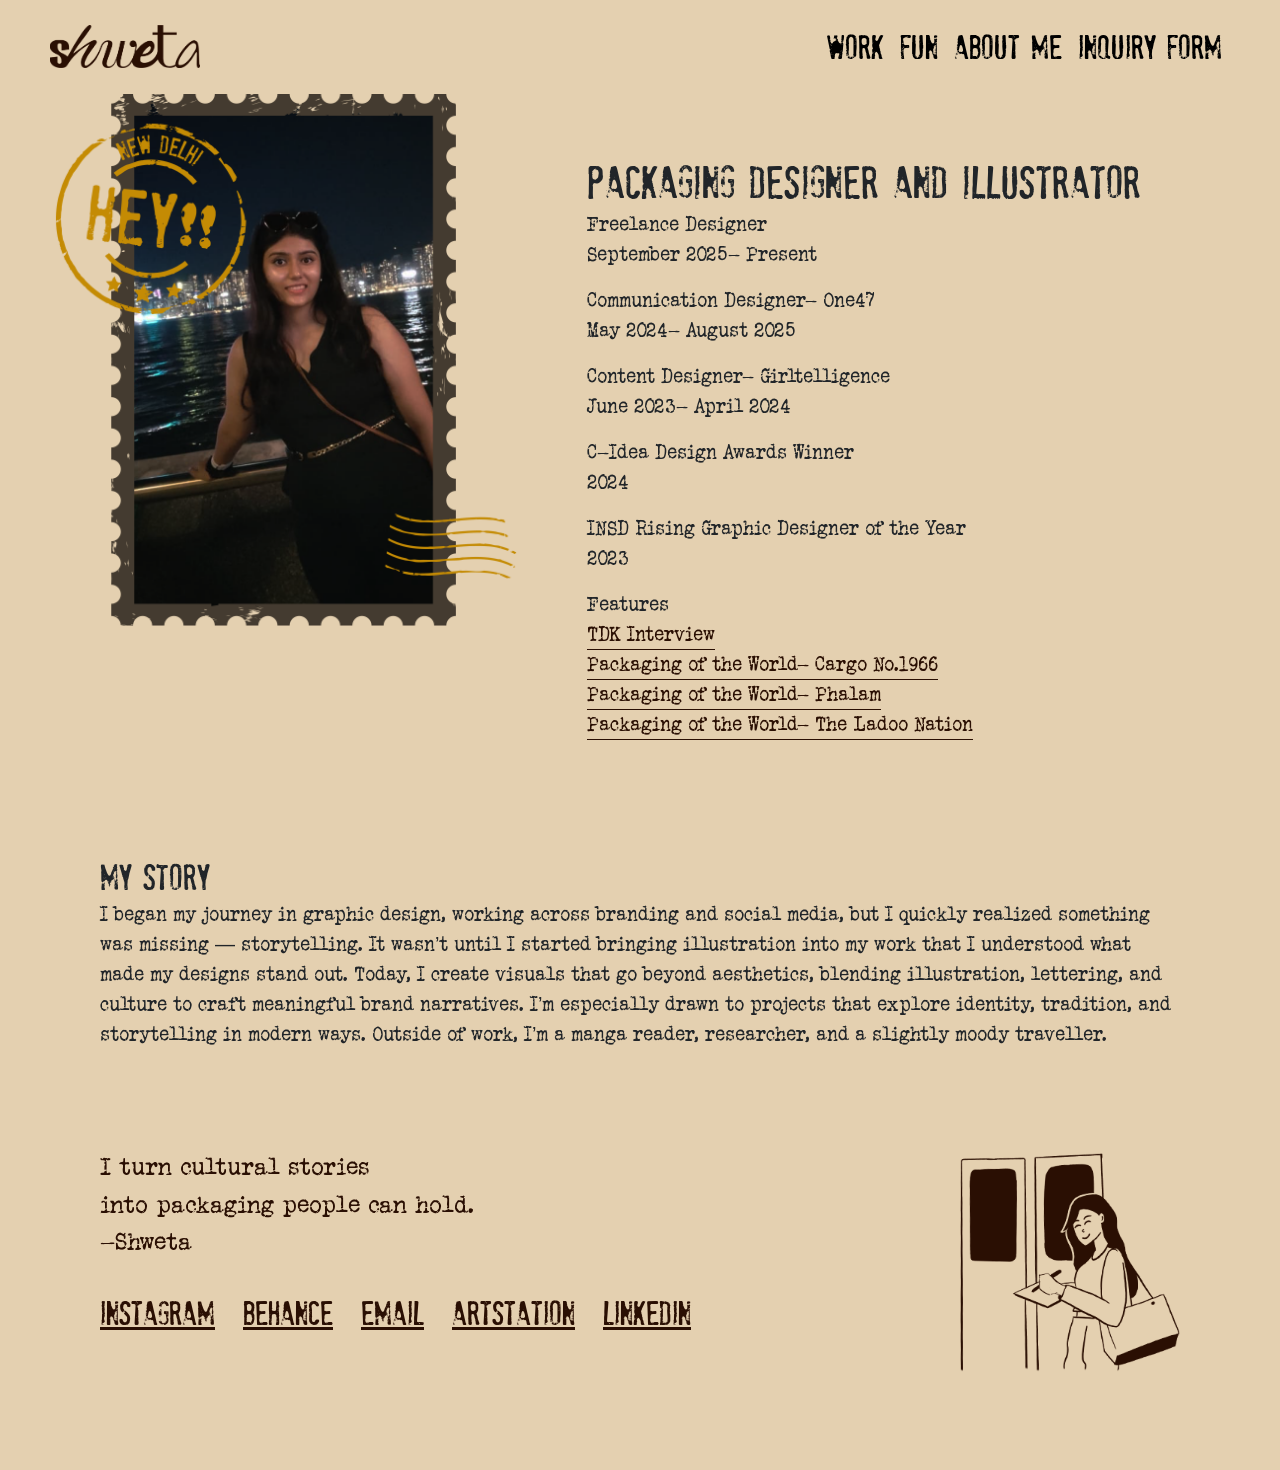
==== About_Me.html @ 2c63d27b "Fresh start with optimized images" ====
<!DOCTYPE html>
<html lang="en">
<head>
  <meta charset="UTF-8">
  <meta http-equiv="X-UA-Compatible" content="IE=edge">
  <meta name="viewport" content="width=device-width, initial-scale=1.0">
  <link rel="icon" type="image/x-icon" href="Images/favicon.svg">
  <link rel="stylesheet" href="bs/css/bootstrap.css">
  <link rel="stylesheet" href="bs/css/mdb.css">
  <link rel="stylesheet" href="bs/css/style.css">
  <link rel="stylesheet" media="(max-width:500px)" href="mobile.css">
  <link rel="stylesheet" media="(min-width:501px) and (max-width:768px)" href="tablet.css">
  <link rel="stylesheet" media="(min-width:769px) and (max-width:1200px)" href="laptop.css">
  <link rel="stylesheet" media="(min-width:1201px)" href="wide.css">
  <title>Shweta | About Me</title>

  <style>

    html {
      scroll-behavior: smooth;
    }

    .custom-cursor {
      cursor: url('Images/cursor.png'), pointer;
    }

    @font-face {
      font-family: "MyCustomFont";
      src: url("Images/FONTS/SPETETRIAL.ttf") format("truetype");
    }

    @font-face {
      font-family: "Typewritter";
      src: url("Images/FONTS/Old Typewriter Font.ttf") format("truetype");
    }

    @font-face {
      font-family: "CG_R";
      src: url("Images/FONTS/CormorantGaramond-Regular.ttf") format("truetype");
    }

    @font-face {
      font-family: "CG_SB";
      src: url("Images/FONTS/CormorantGaramond-SemiBold.ttf") format("truetype");
    }

    /* Existing navbar styling */
    .navbar {
      box-shadow: none !important;
      position: sticky;
      top: 0;
      width: 100%;
      z-index: 2;
      background-color: #dbcf9b;
    }

    .features a {
    text-decoration: none;
    border-bottom: 1px solid #2a0f03;
}

.features a:hover {
    opacity: 0.7;
}



    @media (max-width: 991px) {
      .navbar-collapse {
        position: fixed;
        top: 0;
        left: 0;
        width: 100%;
        height: 100vh;
        background-color: #e4d0b0;
        font-size: 100px !important;
        display: flex;
        justify-content: center;
        align-items: center;
        text-align: center;
        z-index: 9999;
        opacity: 0;
        transition: transform 0.45s ease-in-out, opacity 0.45s ease-in-out;
      }

      .navbar-collapse.show {
        opacity: 1;
      }

      .navbar-nav {
        margin-left: 0 !important;
        display: flex;
        flex-direction: column;
        align-items: center;
        font-size: 100px !important;
      }

      .navbar-nav .nav-link {
        font-size: 32px;
        margin-bottom: 25px;
      }

      .navbar-toggler {
        position: relative;
        z-index: 10000;
      }

      .navbar-collapse .nav-link {
        font-size: 70px !important;
        text-align: center;
      }
    }





    .active-head{
      color: grey !important;
    }
    a{
      text-align: center;
      font-family: "MyCustomFont", sans-serif;
      color: #2a0f03;
      font-size: 30px;
    }
    ::-webkit-scrollbar {
      display: none;
      -ms-overflow-style: none;  /* IE and Edge */
      scrollbar-width: none;  /* Firefox */
    }

    #image {
      position: fixed;
      right: 0;
      bottom: 0;
      box-shadow: none;
      z-index: 1;
    }


    body{
      background-color: #e4d0b0;
    }

    .full-video {
      width: 100%;
      display: block;
    }

    h1{
      font-family: "MyCustomFont", sans-serif;
    }

    p{
      font-size: 20px;
      font-family: "Typewritter", sans-serif;
    }

    .features a{
      font-size: 20px;
      font-family: "Typewritter", sans-serif;
    }

    h3{
      font-family: "MyCustomFont", sans-serif;
    }

    .about_text{
      font-size: 20px;
      font-family: "Typewritter", sans-serif;
    }

    .about_me{
      margin: 50px !important;
    }


    .read-more-btn {
      background: none;
      border: none;
      font-weight: bold;
      cursor: pointer;
      padding: 0;
      font-size: 1.5rem;
      text-decoration: underline;
      font-family: "Typewritter";
    }



    .d-none {
      display: none;
    }

    h1 {
    margin-top: 0;
}




    .footer-box {
      width: 100%;
      display: flex;
      justify-content: space-between;
      align-items: flex-start; /* keeps text at top */
      position: relative;
    }

    .footer-content {
      max-width: 65%; /* prevents text from touching image */
    }

    .footer-img {
      width: 220px; /* adjust as needed */
    }

    /* Hide image on mobile */
    @media (max-width: 767px) {
      .footer-box {
        flex-direction: column;
        height: auto;
      }

      .footer-img {
        display: none;
      }

      .footer-content {
        max-width: 100%;
      }

      .about_me{
        margin: 0 !important;
        padding-left: 30px !important;
        padding-right: 30px !important;
      }
    }

    .footer-text{
      font-family: 'Typewritter', sans-serif;
      color: #2a0f03 !important;
    }
    .links{
      font-family: 'Typewritter', sans-serif;
    }
    .links a{
      color: #2a0f03 !important;
      margin-right: 20px;
    }


  </style>
</head>
<body>

<!--------------navbar-------------->
<nav class="navbar navbar-expand-lg navbar-light bg-white py-3">
  <a class="navbar-brand" href="index.html">
    <img src="Images/Home_Page/LOGO.png" class="custom-cursor" width="150px">
  </a>
  <button class="navbar-toggler" data-toggle="collapse" data-target="#simpleNavbar">
    <span class="navbar-toggler-icon custom-cursor"></span>
  </button>
  <div class="collapse navbar-collapse" id="simpleNavbar">
    <ul class="navbar-nav ml-auto">
      <li class="nav-item">
        <a class="nav-link custom-cursor" href="index.html#work"><b>WORK</b></a>
      </li>
      <li class="nav-item">
        <a class="nav-link custom-cursor" href="FUN.html"><b>FUN</b></a>
      </li>
      <li class="nav-item">
        <a class="nav-link custom-cursor" href="About_Me.html"><b>ABOUT ME</b></a>
      </li>
      <li class="nav-item">
                <a class="nav-link custom-cursor" 
                href="https://docs.google.com/forms/d/e/1FAIpQLSdeJjcSRHs5UflgBBEeQ8RpbPPujn-58fu4Ey90vSHNv7bhVg/viewform?usp=sharing&ouid=106937313561747509310" target="_blank"><b>INQUIRY FORM</b></a>
            </li>
    </ul>
  </div>
</nav>

<!----------------------Content------------------->
<div class="matter main-body mb-5">

  <!-------------Rotating image-------
  <div>
    <img id="image" src="Images/Rotate_logo_white.png" alt="Rotating Image">
  </div>
  --------->


  <!-----------------Projects------------------------>

  <div class="row">
    <div class="col-md-5">
      <img src="Images/Home_Page/Aboute_me.png" width="100%" alt="Image">
    </div>
    <div class="col-md-7 py-5 body-text left-align case-study-text pl-5">
      <p><h1>PACKAGING DESIGNER AND ILLUSTRATOR <br></h1>
      <div class="about_text cormorant">

        <div class="mb-2 case-study-text ">
          <p>
            <b>Freelance Designer </b> <br>
            September 2025- Present <br>
          </p>
        </div>

        <div class="mb-2">
          <p>
            <b>Communication Designer- One47 </b> <br>
            May 2024- August 2025 <br>
          </p>
        </div>

        <div class="mb-2">
          <p>
            <b> Content Designer- Girltelligence </b><br>
            June 2023- April 2024 <br>
          </p>
        </div>

        <div class="mb-2">
          <p>
            <b>C-Idea Design Awards Winner </b><br>
            2024<br>
          </p>
        </div>


        <div class="mb-2">
          <p>
            <b>INSD Rising Graphic Designer of the Year </b><br>
            2023<br>
          </p>
        </div>

        <div class="mb-2 features">
          <p>
            <b>Features</b><br>
            <a href="https://thedesignkids.org/shweta-on-culture-curiosity-and-creating-bold-indian-inspired-design" 
            target="_blank">TDK Interview </a><br>
            <a href="https://packagingoftheworld.com/2026/04/cargo-no-1966-premium-chinese-tea-packaging.html" 
            target="_blank">Packaging of the World- Cargo No.1966 </a><br>
            <a href="https://packagingoftheworld.com/2026/04/phalam-premium-fruit-gift-packaging.html" 
            target="_blank">Packaging of the World- Phalam </a><br>
            <a href="https://packagingoftheworld.com/2026/04/the-ladoo-nation-premium-indian-sweets-packaging.html" 
            target="_blank">Packaging of the World- The Ladoo Nation </a><br>
          </p>
        </div>
        </p>
      </div>
    </div>
  </div>

  <div class="cormorant case-study-text about_me">
    <h3>My Story</h3>
    <p>
      I began my journey in graphic design, working across branding and social media, but I quickly realized something was missing — storytelling. It wasn’t until I started bringing illustration into my work that I understood what made my designs stand out.
Today, I create visuals that go beyond aesthetics, blending illustration, lettering, and culture to craft meaningful brand narratives. I’m especially drawn to projects that explore identity, tradition, and storytelling in modern ways.
Outside of work, I’m a manga reader, researcher, and a slightly moody traveller.
    </p>
  </div>




  <!----------------Footer---------------------->

  <div class="footer-box padding-text">
    <div class="footer-content">
      <div class="footer-text">
       <b>
                    I turn cultural stories <br>into packaging people can hold.
                    <br>-Shweta
                </b>
      </div>

      <div class="links mt-4">
        <a href="https://www.instagram.com/shweta_feed/" target="_blank" class="custom-cursor"><u>Instagram</u></a>
        <a href="https://www.behance.net/shwetasingh43" target="_blank" class="custom-cursor"><u>Behance</u></a>
        <a href="mailto:shweta2861@gmail.com" target="_blank" class="custom-cursor"><u>Email</u></a>
        <a href="https://www.artstation.com/shweta6" target="_blank" class="custom-cursor"><u>ArtStation</u></a>
        <a href="https://www.linkedin.com/in/shweta-0609aa222/" target="_blank" class="custom-cursor"><u>LinkedIn</u></a>
      </div>
    </div>

    <img src="Images/Home_Page/footer_image.png" class="footer-img" alt="footer image">
  </div>


  <script>
    const image = document.getElementById('image');
    let isScrolling = false;
    let rotationInterval;
    let rotationAngle = 0;
    const rotationSpeed = 1; // Adjust the rotation speed as needed

    function rotateImage() {
      rotationAngle += rotationSpeed;
      image.style.transform = `rotate(${rotationAngle}deg)`;
    }

    function startRotation() {
      rotationInterval = setInterval(() => {
        rotateImage();
      }, 4); // Adjust the rotation speed as needed
    }

    function stopRotation() {
      clearInterval(rotationInterval);
    }

    function handleScroll() {
      if (!isScrolling) {
        isScrolling = true;
        startRotation();
      }

      clearTimeout(isScrolling);
      isScrolling = setTimeout(() => {
        isScrolling = false;
        stopRotation();
      }, 200); // Adjust the delay value as needed
    }

    window.addEventListener('scroll', handleScroll);

  </script>


  <script src="bs/js/jquery.js"></script>
  <script src="bs/js/popper.js"></script>
  <script src="bs/js/bootstrap.js"></script>
  <script src="bs/js/mdb.js"></script>

  <script>
    $(document).on('click', '.navbar-nav a', function() {
      $('.navbar-collapse').collapse('hide');
    });
  </script>

  <script>
    const btn = document.querySelector(".read-more-btn");
    const fullText = document.querySelector(".full-text");

    btn.addEventListener("click", () => {
      fullText.classList.toggle("d-none");

      if (fullText.classList.contains("d-none")) {
        btn.textContent = "Read More";
      } else {
        btn.textContent = "Read Less";
      }
    });
  </script>


</body>
</html>
---- bs/css/style.css ----
.navbar{
    padding-left: 15vh;
    padding-right: 15vh;
}

.right-align{
   text-align: right;
}

.right-text-padding{
    padding-top: 20vh !important;
    padding-bottom: 20vh !important;
    padding-left: 20vh !important;
}

.top-margin{
    margin-top: 20vh !important;
    margin-bottom: 20vh !important;
}
---- mobile.css ----
.matter{
    margin-left: 20px;
    margin-right: 20px;
}

#image{
    visibility: hidden;
}

.mobile_margin_below{
    margin-bottom: 20px !important;
}

.column {
    -ms-flex: 100%;
    flex: 100%;
    max-width: 100%;
}

.navbar{
    background-color: rgba(255,255,255,0) !important;
    padding-right: 30px !important;
    padding-left: 30px !important;
}

.padding-text{
    padding-top: 15px;
    font-size: 15px !important;
}

.case-study-text p {
    font-size: 15px;
}
.case-study-text h3 {
    font-size: 22px;
}

.project_margin{
    margin-bottom: 10px;

}

 .two-img-row {

  gap: 10px !important; /* center gutter size you can adjust anytime */
  margin-left: 0;
  margin-right: 0;
}

.links a{
    font-size: 20px;
}

.black-matter{
    padding-left: 30px;
    background-color: black;
    color: white;
    padding-right: 20vh !important;
}
---- tablet.css ----
.matter{
    margin-left: 50px;
    margin-right: 50px;
}

#image{
    visibility: hidden;
}

.column {
    -ms-flex: 50%;
    flex: 50%;
    max-width: 50%;
}

.mobile_margin_below{
    margin-bottom: 20px !important;
}

.navbar{
    background-color: rgba(255,255,255,0) !important;
    padding-right: 40px !important;
    padding-left: 40px !important;
}

.padding-text{
    padding-top: 20px;
    font-size: 17px;
}

.case-study-text p {
    font-size: 17px;
}
.case-study-text h3 {
    font-size: 26px;
}

.project_margin{
    margin-bottom: 15px;
}

.links a{
    font-size: 20px;
}

.black-matter{
    padding-left: 50px;
    background-color: black;
    color: white;
    padding-right: 20vh !important;
}
---- laptop.css ----
.matter{
    margin-left: 60px;
    margin-right: 60px;
}

#image{
    margin-right: 15vh;
    margin-bottom: 10vh;
    width: 15%;
}

.column {
    -ms-flex: 50%;
    flex: 50%;
    max-width: 50%;
}

.laptop_image_padding{
    padding: 20px;
}

.case-study-text p {
    font-size: 19px;
}
.case-study-text h3 {
    font-size: 30px;
}

.navbar{
    background-color: rgba(50,50,50,0) !important;
    padding-right: 40px !important;
    padding-left: 40px !important;
}

.padding-text{
    padding: 25px;
    font-size: 20px;
}

.project_margin{
    margin-bottom: 25px;
}

.links a{
    font-size: 30px;
}

.black-matter{
    padding-left: 60px;
    background-color: black;
    color: white;
    padding-right: 20vh !important;
}
---- wide.css ----
.matter{
    margin-left: 50px;
    margin-right: 50px;
}

#image{
    margin-right: 15vh;
    margin-bottom: 10vh;
    width: 10%;
}

.navbar{
    background-color: rgba(255,255,255,0) !important;
    padding-right: 50px !important;
    padding-left: 50px !important;
}

.padding-text{
    padding: 50px;
    font-size: 25px;
}

.case-study-text p {
    font-size: 20px;
}

.case-study-text h3 {
    font-size: 32px;
}

.laptop_image_padding{
    padding: 5vh;
}

.project_margin{
    margin-bottom: 30px;
}

.black-matter{
    padding-left: 100px;
    background-color: black;
    color: white;
    padding-right: 20vh !important;
}
.padding-right{
    margin-top: 20vh;
    padding-right: 35vh;
}
.padding-top{
    margin-top: auto;
}

.margin-top{
    margin-top: 25vh;
}
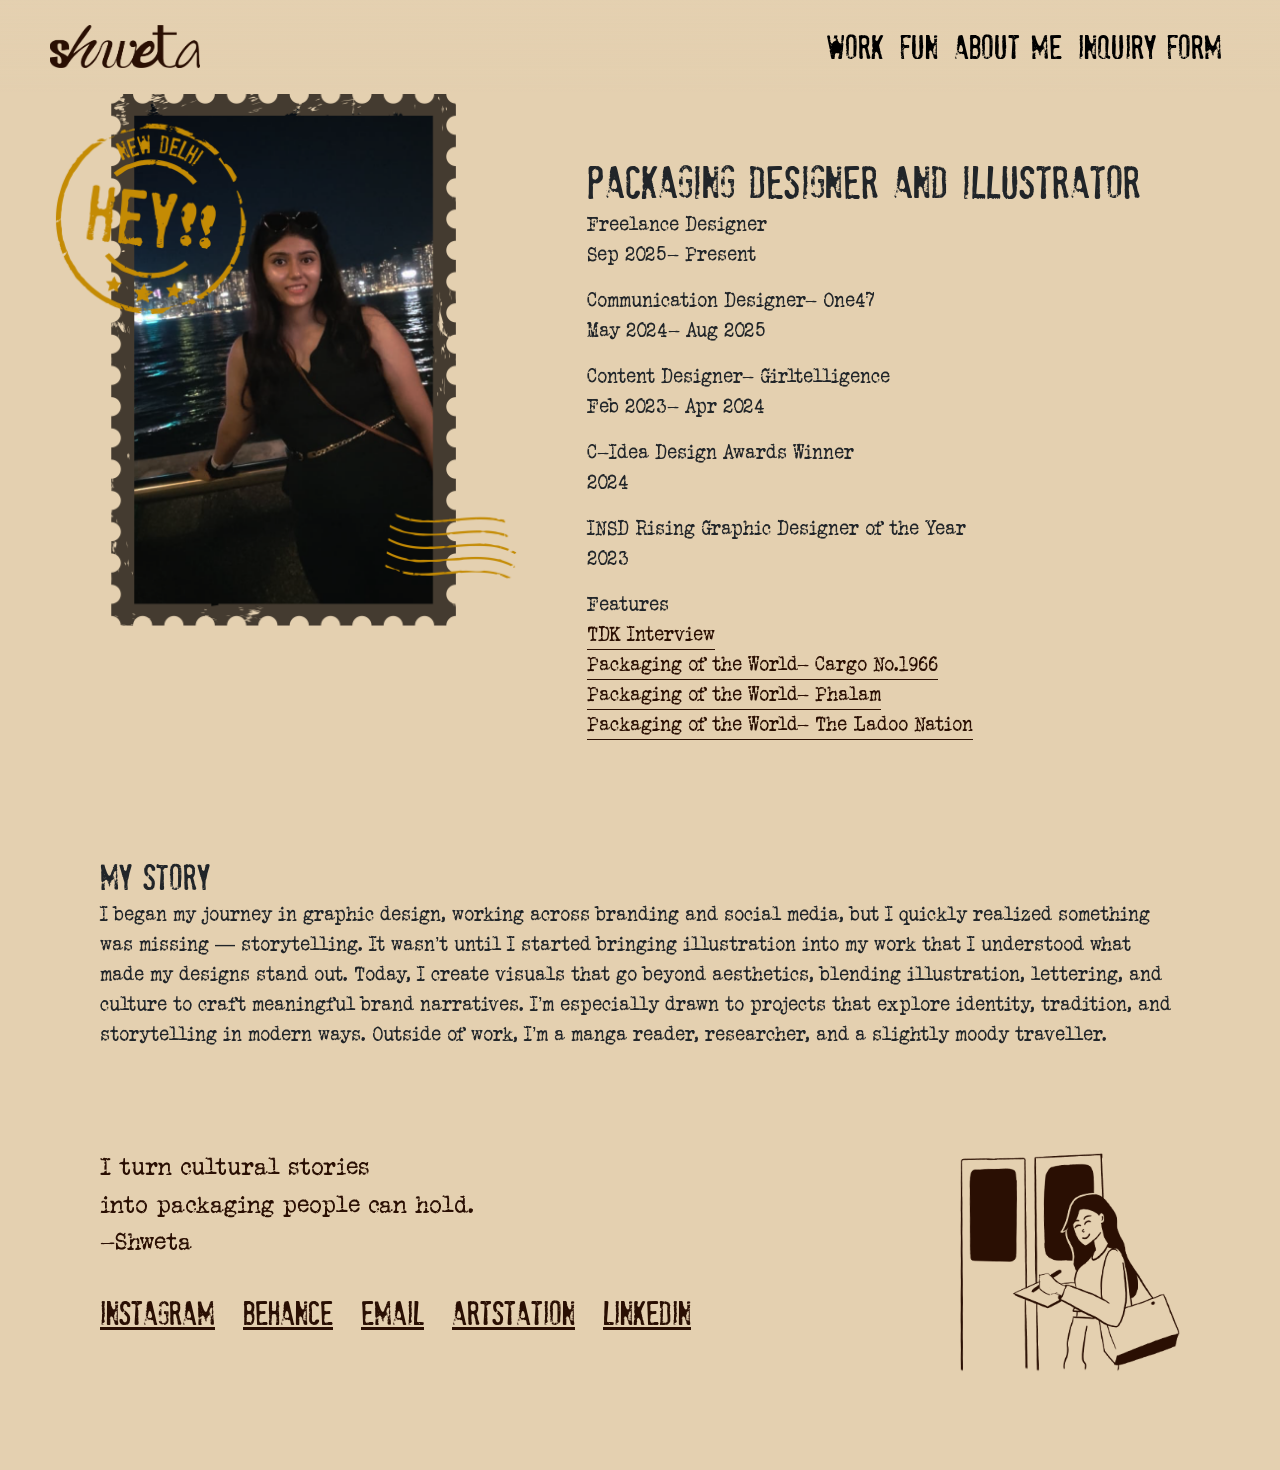
==== commit 4c6fe1cc: "first commit" ====
--- a/About_Me.html
+++ b/About_Me.html
@@ -51,7 +51,10 @@
       top: 0;
       width: 100%;
       z-index: 2;
-      background-color: #dbcf9b;
+      background: linear-gradient(
+    to bottom,
+    rgba(228, 208, 176, 1),   /* 100% opacity */
+    rgba(228, 208, 176, 0)    /* 0% opacity */)
     }
 
     .features a {
@@ -66,51 +69,50 @@
 
 
     @media (max-width: 991px) {
-      .navbar-collapse {
-        position: fixed;
-        top: 0;
-        left: 0;
-        width: 100%;
-        height: 100vh;
-        background-color: #e4d0b0;
-        font-size: 100px !important;
-        display: flex;
-        justify-content: center;
-        align-items: center;
-        text-align: center;
-        z-index: 9999;
-        opacity: 0;
-        transition: transform 0.45s ease-in-out, opacity 0.45s ease-in-out;
-      }
-
-      .navbar-collapse.show {
-        opacity: 1;
-      }
-
-      .navbar-nav {
-        margin-left: 0 !important;
-        display: flex;
-        flex-direction: column;
-        align-items: center;
-        font-size: 100px !important;
-      }
-
-      .navbar-nav .nav-link {
-        font-size: 32px;
-        margin-bottom: 25px;
-      }
-
-      .navbar-toggler {
-        position: relative;
-        z-index: 10000;
-      }
-
-      .navbar-collapse .nav-link {
-        font-size: 70px !important;
-        text-align: center;
-      }
-    }
-
+            .navbar-collapse {
+                position: fixed;
+                top: 0;
+                left: 0;
+                width: 100%;
+                height: 100vh;
+                background-color: #e4d0b0;
+                font-size: 40px !important;
+                display: flex;
+                justify-content: center;
+                align-items: center;
+                text-align: center;
+                z-index: 9999;
+                opacity: 0;
+                transition: transform 0.45s ease-in-out, opacity 0.45s ease-in-out;
+            }
+
+            .navbar-collapse.show {
+                opacity: 1;
+            }
+
+            .navbar-nav {
+                margin-left: 0 !important;
+                display: flex;
+                flex-direction: column;
+                align-items: center;
+                font-size: 40px !important;
+            }
+
+            .navbar-nav .nav-link {
+                font-size: 20px;
+                margin-bottom: 10px !important;
+            }
+
+            .navbar-toggler {
+                position: relative;
+                z-index: 10000;
+            }
+
+            .navbar-collapse .nav-link {
+                font-size: 40px !important;
+                text-align: center;
+            }
+        }
 
 
 
@@ -305,21 +307,21 @@
         <div class="mb-2 case-study-text ">
           <p>
             <b>Freelance Designer </b> <br>
-            September 2025- Present <br>
+            Sep 2025- Present <br>
           </p>
         </div>
 
         <div class="mb-2">
           <p>
             <b>Communication Designer- One47 </b> <br>
-            May 2024- August 2025 <br>
+            May 2024- Aug 2025 <br>
           </p>
         </div>
 
         <div class="mb-2">
           <p>
             <b> Content Designer- Girltelligence </b><br>
-            June 2023- April 2024 <br>
+            Feb 2023- Apr 2024 <br>
           </p>
         </div>
 
